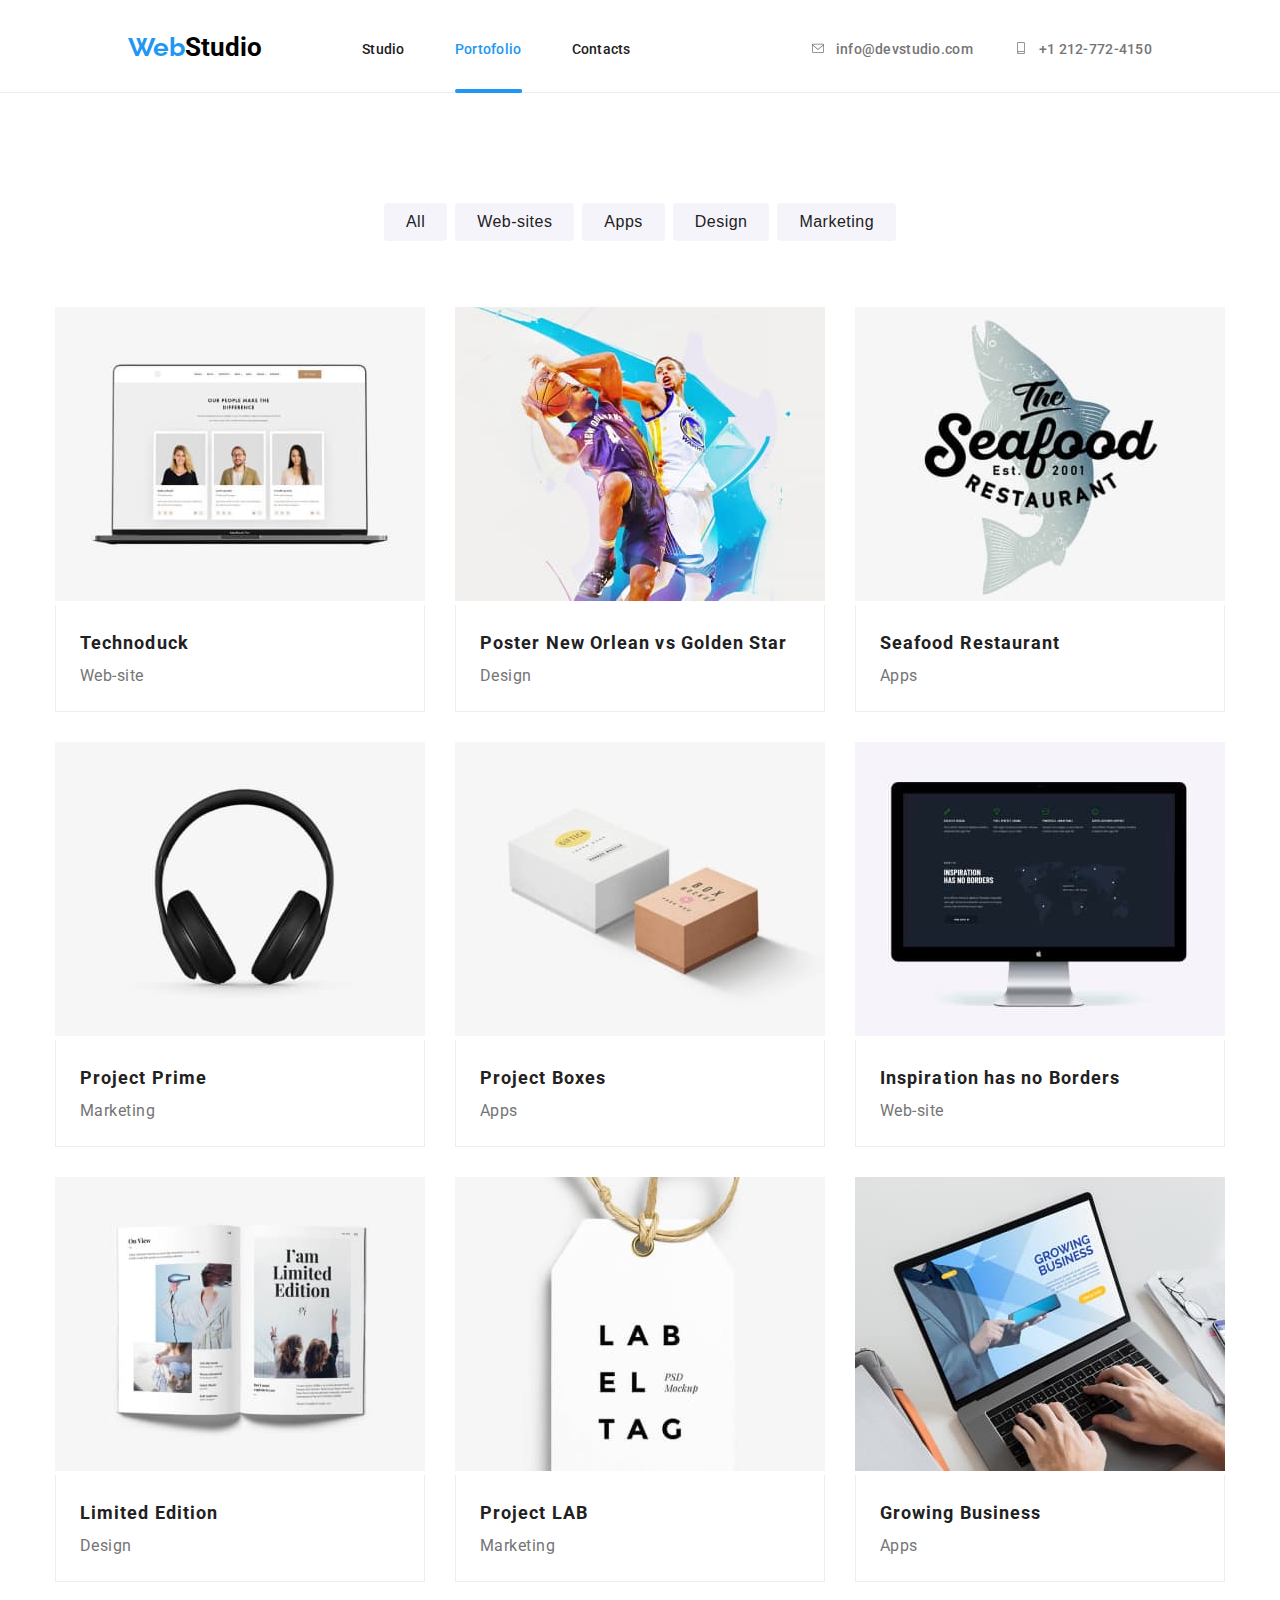
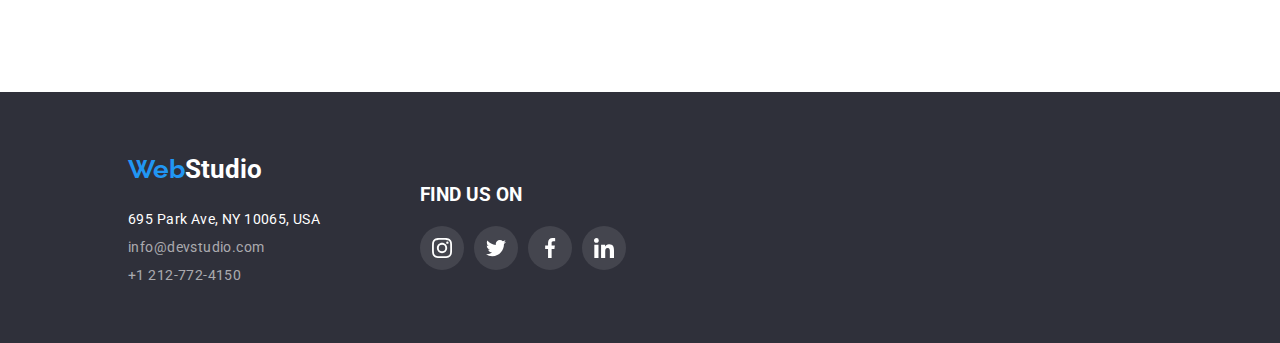
==== portofolio.html @ 31fad101 "cloned-hw-05" ====
<!DOCTYPE html>
<html lang="en">
  <head>
    <meta charset="UTF-8" />
    <meta name="viewport" content="width=device-width, initial-scale=1.0" />
    <title>Portofolio</title>
    <link rel="preconnect" href="https://fonts.googleapis.com" />
    <link rel="preconnect" href="https://fonts.gstatic.com" crossorigin />
    <link
      href="https://fonts.googleapis.com/css2?family=Raleway:wght@700&family=Roboto:wght@400;500;700;900&display=swap"
      rel="stylesheet"
    />
    <link rel="stylesheet" href="css/styles.css" />
  </head>
  <body class="container">
    <header>
      <div class="header-left-side">
        <a class="logo" href="index.html">
          <span class="logo-web">Web</span
          ><span class="logo-studio-black">Studio</span>
        </a>

        <nav>
          <ul class="navigation">
            <li><a href="index.html" class="nav-link">Studio</a></li>
            <li>
              <a href="portofolio.html" class="nav-link current">Portofolio</a>
            </li>
            <li><a href="contacts.html" class="nav-link">Contacts</a></li>
          </ul>
        </nav>
      </div>
      <div class="contacts">
        <div class="contact-details">
          <svg class="contact-icon">
            <use href="./images/symbol-defs.svg#icon-envelope"></use>
          </svg>
          <a href="mailto:info@devstudio.com" class="contact-detail"
            >info@devstudio.com</a
          >
        </div>
        <div class="contact-details">
          <svg class="contact-icon">
            <use href="./images/symbol-defs.svg#icon-smartphone"></use>
          </svg>
          <a href="tel:+1212-772-4150" class="contact-detail"
            >+1 212-772-4150</a
          >
        </div>
      </div>
    </header>

    <main>
      <ul class="filters">
        <li><button type="button" class="filter-button">All</button></li>
        <li><button type="button" class="filter-button">Web-sites</button></li>
        <li><button type="button" class="filter-button">Apps</button></li>
        <li><button type="button" class="filter-button">Design</button></li>
        <li><button type="button" class="filter-button">Marketing</button></li>
      </ul>
      <ul class="projects-cards">
        <li class="projects">
          <div class="project-image">
            <img
              src="images/technoduck.jpg"
              alt="technoduck project"
              width="370"
            />
            <div class="project-image-overlay">
              <p>
                Technoduck is a state-of-the-art coronavirus distribution
                platform. Companies use this platform for digital espionage and
                attacks on competitors' secure servers.
              </p>
            </div>
          </div>
          <div class="projects-description">
            <span class="project-title">Technoduck</span>
            <span class="project-category">Web-site</span>
          </div>
        </li>
        <li class="projects">
          <div class="project-image">
            <img src="images/poster.jpg" alt="poster project" width="370" />
            <div class="project-image-overlay">
              <p>
                Lorem ipsum dolor sit amet consectetur adipisicing elit.
                Consequatur laboriosam tenetur quam rem dolorum! Ad alias
                deleniti magni quo porro maxime ipsam vel. Quo, a numquam
                tenetur dignissimos ducimus nostrum.
              </p>
            </div>
          </div>
          <div class="projects-description">
            <span class="project-title">Poster New Orlean vs Golden Star</span>
            <span class="project-category">Design</span>
          </div>
        </li>
        <li class="projects">
          <div class="project-image">
            <img src="images/seafood.jpg" alt="seafood project" width="370" />
            <div class="project-image-overlay">
              <p>
                Lorem ipsum dolor sit amet consectetur adipisicing elit.
                Consequatur laboriosam tenetur quam rem dolorum! Ad alias
                deleniti magni quo porro maxime ipsam vel. Quo, a numquam
                tenetur dignissimos ducimus nostrum.
              </p>
            </div>
          </div>
          <div class="projects-description">
            <span class="project-title">Seafood Restaurant</span>
            <span class="project-category">Apps</span>
          </div>
        </li>
        <li class="projects">
          <div class="project-image">
            <img
              src="images/project-prime.jpg"
              alt="project prime project"
              width="370"
            />
            <div class="project-image-overlay">
              <p>
                Lorem ipsum dolor sit amet consectetur adipisicing elit.
                Consequatur laboriosam tenetur quam rem dolorum! Ad alias
                deleniti magni quo porro maxime ipsam vel. Quo, a numquam
                tenetur dignissimos ducimus nostrum.
              </p>
            </div>
          </div>
          <div class="projects-description">
            <span class="project-title">Project Prime</span>
            <span class="project-category">Marketing</span>
          </div>
        </li>
        <li class="projects">
          <div class="project-image">
            <img
              src="images/project-boxes.jpg"
              alt="project boxes project"
              width="370"
            />
            <div class="project-image-overlay">
              <p>
                Lorem ipsum dolor sit amet consectetur adipisicing elit.
                Consequatur laboriosam tenetur quam rem dolorum! Ad alias
                deleniti magni quo porro maxime ipsam vel. Quo, a numquam
                tenetur dignissimos ducimus nostrum.
              </p>
            </div>
          </div>
          <div class="projects-description">
            <span class="project-title">Project Boxes</span>
            <span class="project-category">Apps</span>
          </div>
        </li>
        <li class="projects">
          <div class="project-image">
            <img
              src="images/inspiration.jpg"
              alt="inspiration has no borders project"
              width="370"
            />
            <div class="project-image-overlay">
              <p>
                Lorem ipsum dolor sit amet consectetur adipisicing elit.
                Consequatur laboriosam tenetur quam rem dolorum! Ad alias
                deleniti magni quo porro maxime ipsam vel. Quo, a numquam
                tenetur dignissimos ducimus nostrum.
              </p>
            </div>
          </div>
          <div class="projects-description">
            <span class="project-title">Inspiration has no Borders</span>
            <span class="project-category">Web-site</span>
          </div>
        </li>
        <li class="projects">
          <div class="project-image">
            <img
              src="images/limited-edition.jpg"
              alt="limited edition project"
              width="370"
            />
            <div class="project-image-overlay">
              <p>
                Lorem ipsum dolor sit amet consectetur adipisicing elit.
                Consequatur laboriosam tenetur quam rem dolorum! Ad alias
                deleniti magni quo porro maxime ipsam vel. Quo, a numquam
                tenetur dignissimos ducimus nostrum.
              </p>
            </div>
          </div>
          <div class="projects-description">
            <span class="project-title">Limited Edition</span>
            <span class="project-category">Design</span>
          </div>
        </li>
        <li class="projects">
          <div class="project-image">
            <img src="images/project-lab.jpg" alt="project lab" width="370" />
            <div class="project-image-overlay">
              <p>
                Lorem ipsum dolor sit amet consectetur adipisicing elit.
                Consequatur laboriosam tenetur quam rem dolorum! Ad alias
                deleniti magni quo porro maxime ipsam vel. Quo, a numquam
                tenetur dignissimos ducimus nostrum.
              </p>
            </div>
          </div>
          <div class="projects-description">
            <span class="project-title">Project LAB</span>
            <span class="project-category">Marketing</span>
          </div>
        </li>
        <li class="projects">
          <div class="project-image">
            <img
              src="images/growing-business.jpg"
              alt="growing business project"
              width="370"
            />
            <div class="project-image-overlay">
              <p>
                Lorem ipsum dolor sit amet consectetur adipisicing elit.
                Consequatur laboriosam tenetur quam rem dolorum! Ad alias
                deleniti magni quo porro maxime ipsam vel. Quo, a numquam
                tenetur dignissimos ducimus nostrum.
              </p>
            </div>
          </div>
          <div class="projects-description">
            <span class="project-title">Growing Business</span>
            <span class="project-category">Apps</span>
          </div>
        </li>
      </ul>
    </main>

    <footer>
      <div class="footer-left-side">
        <a class="logo" href="index.html">
          <span class="logo-web">Web</span
          ><span class="logo-studio-white">Studio</span>
        </a>

        <adress class="address">
          <span class="phisical-address">695 Park Ave, NY 10065, USA</span>
          <a href="mailto:info@devstudio.com" class="footer-contact-details"
            >info@devstudio.com</a
          >
          <a href="tel:+1212-772-4150" class="footer-contact-details"
            >+1 212-772-4150</a
          >
        </adress>
      </div>

      <div class="find-us-on">
        <h3>Find us on</h3>
        <div class="footer-social-links">
          <div class="footer-social-link">
            <svg class="footer-social-svg">
              <use href="./images/symbol-defs.svg#icon-instagram-2"></use>
            </svg>
          </div>
          <div class="footer-social-link">
            <svg class="footer-social-svg">
              <use href="./images/symbol-defs.svg#icon-twitter-1"></use>
            </svg>
          </div>
          <div class="footer-social-link">
            <svg class="footer-social-svg">
              <use href="./images/symbol-defs.svg#icon-facebook-1"></use>
            </svg>
          </div>
          <div class="footer-social-link">
            <svg class="footer-social-svg">
              <use href="./images/symbol-defs.svg#icon-linkedin-1"></use>
            </svg>
          </div>
        </div>
      </div>
    </footer>
  </body>
</html>
---- css/styles.css ----
/*General styles*/
:root {
    --text-color: #212121;
    --link-color: #2196F3;
    --details-color: #757575;
    --background-color: #2F303A;
    --filter-backgroud: #F5F4FA;
    --icon-fill:#afb1b8;
    --text-font-family:'Roboto', sans-serif;
    --logo-font-family: 'Raleway', sans-serif;
}

body {
    font-family: var(--text-font-family);
    color: var(--text-color);
    margin: 0px;
}

.logo {
    text-decoration:none;
    position: relative;
    top: 2px;
}

.logo-web {
    font-family: var(--logo-font-family);
    font-size: 26px;
    font-weight: 700;
    line-height: 30.52px;
    color: var(--link-color);
}

.logo-studio-black {
    font-family: var(--logo-family);
    font-size: 26px;
    font-weight: 700;
    line-height: 30.52px;
    color: #000000;
}

.logo-studio-white {
    font-family: var(--logo-font-family-family);
    font-size: 26px;
    font-weight: 700;
    line-height: 30.52px;
    color: #FFFFFF;
}

ul {
    list-style: none;
    padding: 0px;
}

.intro,
.what-we-do,
.our-team,
.regular-customers {
    padding-top: 94px;
    padding-bottom: 94px;
}

/*Header Styles*/

header {
    display: flex;
    align-items: baseline;
    justify-content: space-between;
    border-bottom: 1px solid #ECECEC;
    padding-top: 30px;
    padding-bottom: 30px;
    padding-left: 10%;
    padding-right: 10%;
}

.header-left-side {
    display: flex;
    align-items: baseline;
}

header .logo {
    margin-right: 100px;
}

header nav ul {
    display: flex;
    align-items: baseline;
    justify-content: center;
    gap: 50px;
    margin: 0;
}

.nav-link {
    font-size: 14px;
    font-weight: 500;
    line-height: 16px;
    letter-spacing: 0.02em;
    text-align: left;
    color: var(--text-color);
    text-decoration: none;
}

.current {
    color: var(--link-color);
}

.current::after {
    content:'';
    background-image: url("../images/hover.svg");
    background-size: cover;
    height: 4px;
    display: block;
    position: relative;
    top: 31px;
}

.contact-detail {
    font-size: 14px;
    font-weight: 500;
    line-height: 16px;
    letter-spacing: 0.02em;
    text-align: left;
    text-decoration: none;
    color: var(--details-color);
    display: flex;
    padding-left: 10px;
}

.contact-icon {
    width: 16px;
    height: 12px;
    fill: var(--details-color);
    cursor: pointer;
}

.contact-details {
    display: flex;
    align-items: baseline;
    justify-content: center;
}

.contacts {
        display: flex;
        align-content: baseline;
        justify-content: center;
        gap: 40px;
        margin: 0;
}

.contact-details a {
    transition: color 250ms cubic-bezier(0.4, 0, 0.2, 1);
}

.contact-details svg {
    transition: fill 250ms cubic-bezier(0.4, 0, 0.2, 1);
}

.contact-details:hover a,
.contact-details:focus a,
.contact-details:active a {
    color: var(--link-color);
}

.contact-details:hover svg,
.contact-details:focus svg,
.contact-details:active svg {
    fill: var(--link-color);
    cursor: pointer;
}

/*Studio Styles*/

.intro {
    display: flex;
    align-items: center;
    justify-content: center;
    flex-direction: column;
    background: rgba(196, 196, 196, 1);
    background-image: linear-gradient(to bottom, rgba(47, 48, 58, 0.4), rgba(47, 48, 58, 0.4)), url(../images/background-image.png);
    background-size: cover;
    height: 600px;
}

.intro-title {
        font-size: 44px;
        font-weight: 900;
        line-height: 60px;
        letter-spacing: 0.06em;
        text-align: center;
        color: #FFFFFF;
        width: 696px;
        margin-top: 200px;
        margin-bottom: 0;
        padding-bottom: 30px;
}

.request-our-services {
        font-size: 16px;
        font-weight: 700;
        line-height: 30px;
        letter-spacing: 0.06em;
        text-align: center;
        background-color: var(--link-color);
        border:none;
        color: #FFFFFF;
        cursor: pointer;
        padding: 10px 20px;
        border-radius: 4px;
        margin-bottom: 200px;
        transition: background-color 250ms cubic-bezier(0.4, 0, 0.2, 1);
}

.request-our-services:hover,
.request-our-services:focus,
.request-our-services:active {
    background-color: #188CE8;
}

.backdrop {
    background-color: rgba(0, 0, 0, 0.1);
    position: fixed;
    top: 0;
    left: 0;
    width: 100vw;
    height: 100vh;
    opacity: 1;
    transition: opacity 250ms cubic-bezier(0.4, 0, 0.2, 1);
}

.modal-content {
    background-color: rgba(255, 255, 255, 1);
    width: 528px;
    height: 581px;
    position: absolute;
    top: 50%;
    left: 50%;
    transform: translate(-50%, -50%);
    border-radius: 4px;
}

.is-hidden {
    visibility: hidden;
    opacity: 0;
    pointer-events: none;
}

.close {
    float: right;
    width: 30px;
    height: 30px;
    border: 1px solid rgba(0, 0, 0, 0.1);
    border-radius: 50%;
    margin: 8px;
    background-image: url("../images/close.svg");
    background-size: 11px;
    background-repeat: no-repeat;
    background-position: center;
    background-color: white;
    cursor: pointer;
}

.what-we-do {
    display: flex;
    flex-direction: column;
    justify-content: center;
    align-items: center;
    gap: 94px;
    margin: 0;
}

.competitive-advantage {
    width: 270px;
}

.competitive-advantage-svg-container {
    width: 270px;
    height: 120px;
    border-radius: 4px;
    background-color: #F5F4FA;;
    display: flex;
    align-items: center;
    justify-content: center;
    margin: 0;
}

.competitive-advantage-svg {
    width: 70px;
    height: 70px;
    margin: 0;
}

.competitive-advantages {
    display: flex;
    align-items: center;
    gap: 30px;
}

.competitive-advantages-title {
        font-size: 14px;
        font-weight: 700;
        line-height: 16px;
        letter-spacing: 0.03em;
        text-align: left;
        padding-top:30px;
        padding-bottom: 10px;
        margin: 0px;
}

.competitive-advantages-description {
        font-size: 14px;
        font-weight: 400;
        line-height: 24px;
        letter-spacing: 0.03em;
        text-align: left;
        color: var(--details-color);
        margin: 0px;

}

.what-we-do div{
    display: flex;
    flex-direction: column;
    gap: 50px;
    align-items: center;
    justify-content: center;
}

.h2-title {
        font-size: 36px;
        font-weight: 700;
        line-height: 42px;
        letter-spacing: 0.03em;
        text-align: center;
        margin: 0;
}

.what-we-do-image {
    position: relative;
    width: 370px;
    height: 294px;
}

.what-we-do-images {
    display: flex;
    flex-direction: row;
    justify-content: center;
    align-items: center;
    gap: 30px;
    margin: 0;
}

.what-we-do-caption {
    text-transform: uppercase;
    display: flex;
    align-items: center;
    justify-content: center;
    font-size: 14px;
    font-weight: 700;
    line-height: 16px;
    letter-spacing: 0.03em;
    color: white;
    background-color: rgba(47, 48, 58, 0.8);
    width: 370px; 
    height: 70px;
    margin: 0;
    position: absolute;
    z-index: 2;
    bottom: 0%;
}

.our-team {
    background-color: #F5F4FA;
    display: flex;
    flex-direction: column;
    align-items: center;
    justify-content: center;
    gap: 50px;
}

.team-members {
    display: flex;
    justify-content: center;
    align-items: center;
    gap: 30px;
    padding: 0;
}

.team-member {
    background-color: #FFFFFF;
    border-radius: 0px 0px 4px 4px;
    box-shadow: 0px 2px 1px 0px #00000033, 0px 1px 1px 0px #00000024, 0px 1px 3px 0px #0000001F;
}

.team-member-name {
        font-size: 16px;
        font-weight: 500;
        line-height: 19px;
        letter-spacing: 0.03em;
        text-align: center;
        margin-top: 30px;
        margin-bottom: 10px;
}

.team-member-role {
        font-size: 16px;
        font-weight: 400;
        line-height: 19px;
        letter-spacing: 0.03em;
        text-align: center;
        color: var(--details-color);
        margin: 0;
}

.team-member-social-links {
    display: flex;
    align-items: center;
    justify-content: center;
    margin-bottom: 30px;
    margin-top: 16px;
    gap: 10px;
}

.team-member-social-link {
    display: flex;
    align-items: center;
    justify-content: center;
    width: 44px;
    height: 44px;
    border-radius: 50%;
    transition: background-color 250ms cubic-bezier(0.4, 0, 0.2, 1);
}

.team-member-social-link svg {
    transition: fill 250ms cubic-bezier(0.4, 0, 0.2, 1);
}

.team-member-social-svg {
    fill: #afb1b8;
    width: 20px; 
    height: 20px;
}

.team-member-social-link:hover,
.team-member-social-link:focus,
.team-member-social-link:active {
    background-color:#2196F3;
    cursor: pointer;
}

.team-member-social-link:hover svg,
.team-member-social-link:focus svg,
.team-member-social-link:active svg {
    fill: white;
    cursor: pointer;
}

.regular-customers {
    display: flex;
    flex-direction: column;
    justify-content: center;
    align-items: center;
}

.regular-customers-logos-container {
    display: flex;
    justify-content: center;
    align-items: center;
    gap: 30px;
    margin-top: 50px;
}

.regular-customers-logo-container {
    display: flex;
    align-items: center;
    justify-items: center;
    width: 170px;
    height: 92px;
    border-radius: 4px;
    border: 1px solid #AFB1B8;
    cursor: pointer;
    transition: border-color 250ms cubic-bezier(0.4, 0, 0.2, 1);
}

.regular-customers-logo-container svg {
    fill: #afb1b8;
    padding: 0 32px;
    height: 92px;
    transition: fill 250ms cubic-bezier(0.4, 0, 0.2, 1);
}

.regular-customers-logo-container:hover svg,
.regular-customers-logo-container:focus svg,
.regular-customers-logo-container:active svg {
    fill: #2196F3;
}

.regular-customers-logo-container:hover,
.regular-customers-logo-container:focus,
.regular-customers-logo-container:active {
    border-color: #2196F3;
}

footer {
    background-color: var(--background-color);
    color: #FFFFFF;
    padding-top: 60px;
    padding-bottom: 60px;
    display: flex;
    align-items: center;
    gap: 100px;
    padding-left: 10%;
}

.footer-left-side {
    display: flex;
    flex-direction: column;
}

.address {
    display: flex;
    flex-direction: column;
    justify-content: center;
    align-items:flex-start;
    gap: 12px;
    margin-top: 28px;
}

.phisical-address {
        font-size: 14px;
        font-weight: 400;
        line-height: 16px;
        letter-spacing: 0.03em;
        text-align: left;
}

.footer-contact-details {
        font-size: 14px;
        font-weight: 400;
        line-height: 16px;
        letter-spacing: 0.03em;
        text-align: left;
        color: rgba(255, 255, 255, 0.6);
        text-decoration: none;
        transition: color 250ms cubic-bezier(0.4, 0, 0.2, 1);
}

.footer-contact-details:hover,
.footer-contact-details:focus,
.footer-contact-details:active {
    color: var(--link-color);
}

.footer-social-links {
    display: flex;
    justify-content: center;
    align-items: center;
    gap: 10px;
}

.footer-social-link {
    display: flex;
    align-items: center;
    justify-content: center;
    width: 44px;
    height: 44px;
    border-radius: 50%;
    background-color: rgba(255, 255, 255, 0.1);;
    transition: background-color 250ms cubic-bezier(0.4, 0, 0.2, 1);
}

.footer-social-link svg {
    transition: fill 250ms cubic-bezier(0.4, 0, 0.2, 1);
}

.footer-social-svg {
    fill: white;
    width: 20px;
    height: 20px;
}

.footer-social-link:hover,
.footer-social-link:focus,
.footer-social-link:active {
    background-color: #2196F3;
    cursor: pointer;
}

.footer-social-link:hover svg,
.footer-social-link:focus svg,
.footer-social-link:active svg {
    fill: white;
    cursor: pointer;
}

.find-us-on h3{
    margin: 20px 0;
    text-transform: uppercase ;
}

/*Portofolio Styles*/

.filters {
    display: flex;
    gap: 8px;
    align-items: center;
    justify-content: center;
    padding-top: 94px;
    padding-bottom: 50px;
}

.filter-button {
    font-size: 16px;
    font-weight: 500;
    line-height: 26px;
    letter-spacing: 0.03em;
    text-align: center;
    background-color: var(--filter-backgroud);
    color:#212121;
    border:none;
    cursor: pointer;
    border-radius: 4px;
    padding: 6px 22px;
    transition: color 250ms cubic-bezier(0.4, 0, 0.2, 1), background-color 250ms cubic-bezier(0.4, 0, 0.2, 1), box-shadow 250ms cubic-bezier(0.4, 0, 0.2, 1);
}

.filter-button:hover,
.filter-button:focus,
.filter-button:active {
    color: #FFFFFF;
    background-color: var(--link-color);
    box-shadow: 0px 2px 2px 0px rgba(0, 0, 0, 0.12), 0px 1px 2px 0px rgba(0, 0, 0, 0.08), 0px 3px 1px 0px rgba(0, 0, 0, 0.1);
}

.projects-cards {
    display: flex;
    flex-wrap:wrap;
    gap: 30px;
    justify-content: center;
    align-items: center;
    padding-bottom: 94px;
}
.projects {
    width: 370px;
    display: flex;
    flex-direction: column;
    transition: box-shadow 250ms cubic-bezier(0.4, 0, 0.2, 1);
}

.projects:hover,
.projects:focus,
.projecs:active {
    box-shadow: 1px 4px 6px 0px rgba(0, 0, 0, 0.16), 0px 4px 4px 0px rgba(0, 0, 0, 0.06), 0px 1px 1px 0px rgba(0, 0, 0, 0.12);
    cursor: pointer;
}

.project-image {
    position: relative;
    overflow: hidden;
}

.project-image-overlay {
    position: absolute;
    top: 0;
    left: 0;
    width: 100%;
    height: 100%;
    background: rgba(33, 150, 243, 0.9);
    color: white;
    font-size: 18px;
    font-weight: 400;
    line-height: 28px;
    letter-spacing: 0.03em;
    text-align: left;
    transform: translatey(100%);
    transition: transform 250ms cubic-bezier(0.4, 0, 0.2, 1);
}

.projects:hover .project-image-overlay,
.projects:focus .project-image-overalay,
.projects:active .project-image-overalay {
    transform: translatey(0);
}

.project-image-overlay p {
    margin: 63px 24px;
}

.projects-description {
    display: flex;
    flex-direction: column;
    border: 1px solid #EEEEEE;
    border-top: none;
    padding: 20px 24px;
}

.project-title {
        font-size: 18px;
        font-weight: 700;
        line-height: 36px;
        letter-spacing: 0.06em;
        text-align: left;
}

.project-category {
        font-size: 16px;
        font-weight: 400;
        line-height: 30px;
        letter-spacing: 0.03em;
        text-align: left;
        color: var(--details-color);
}
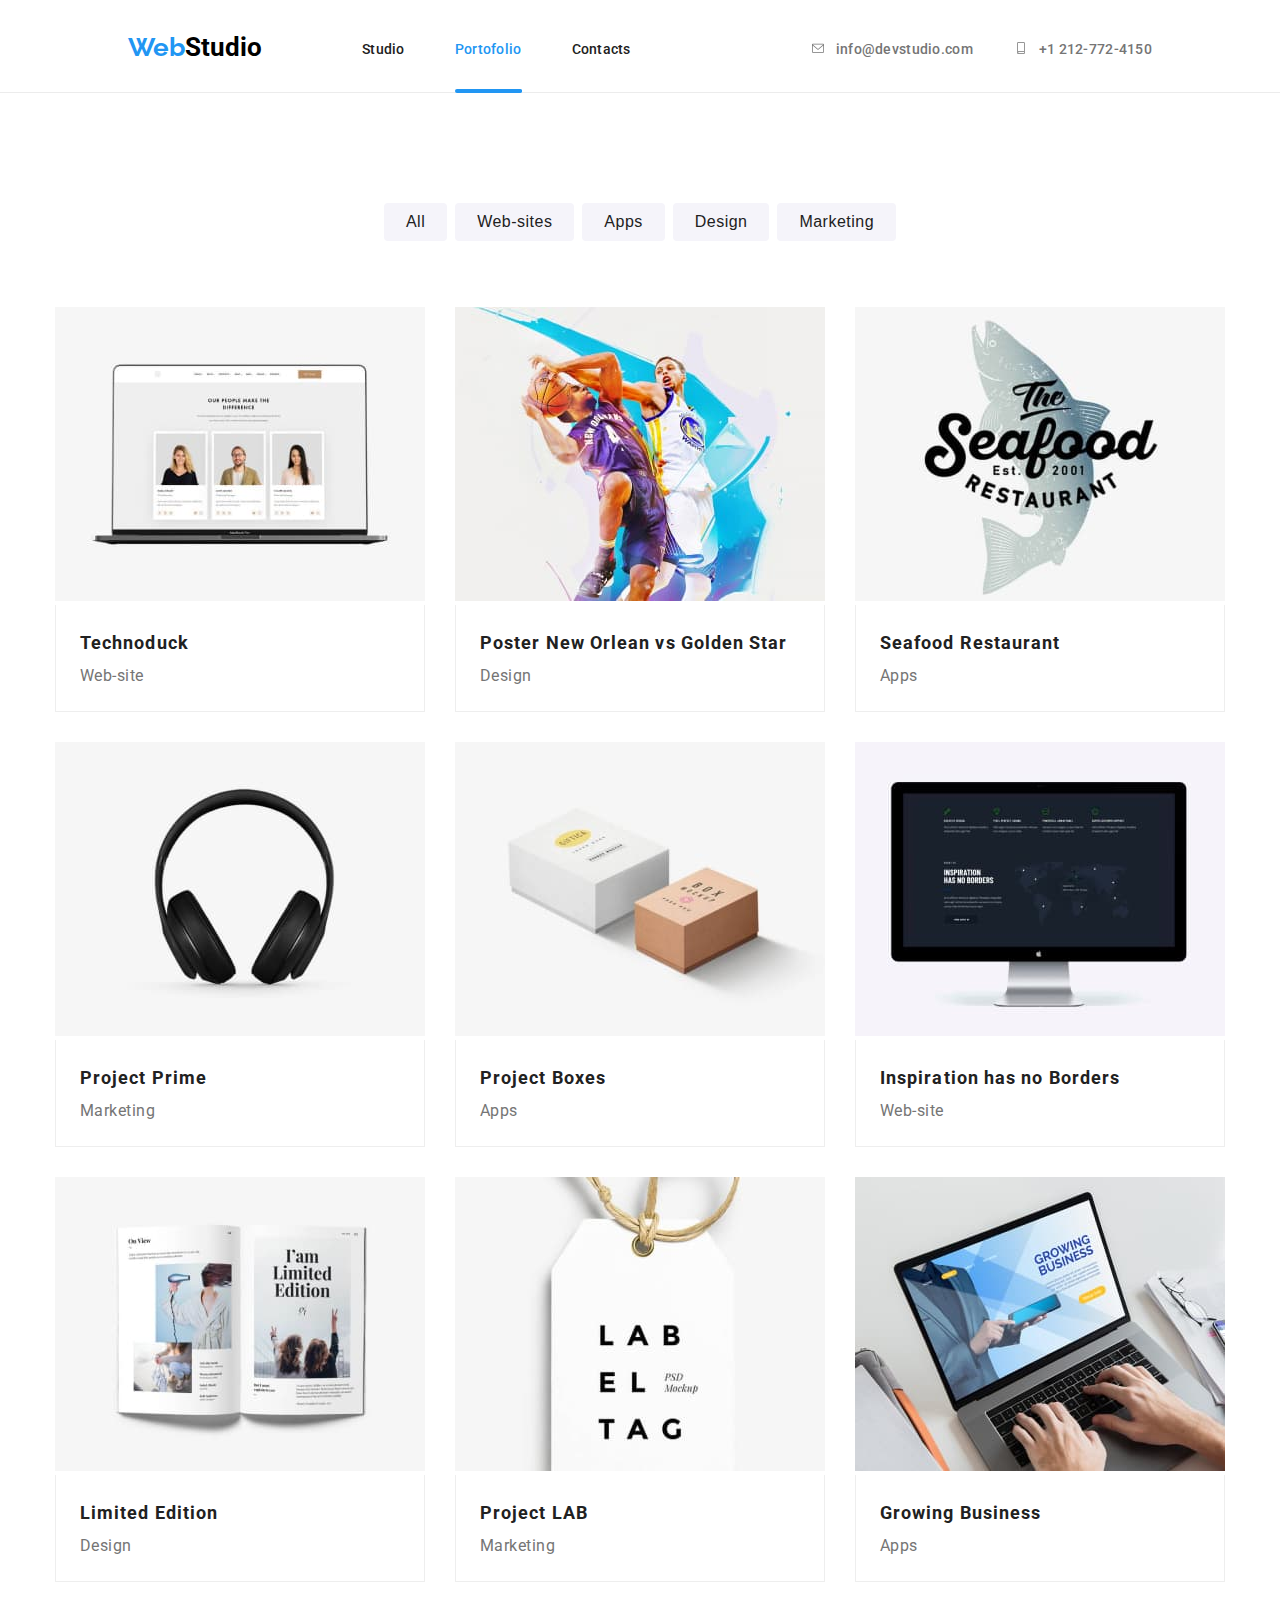
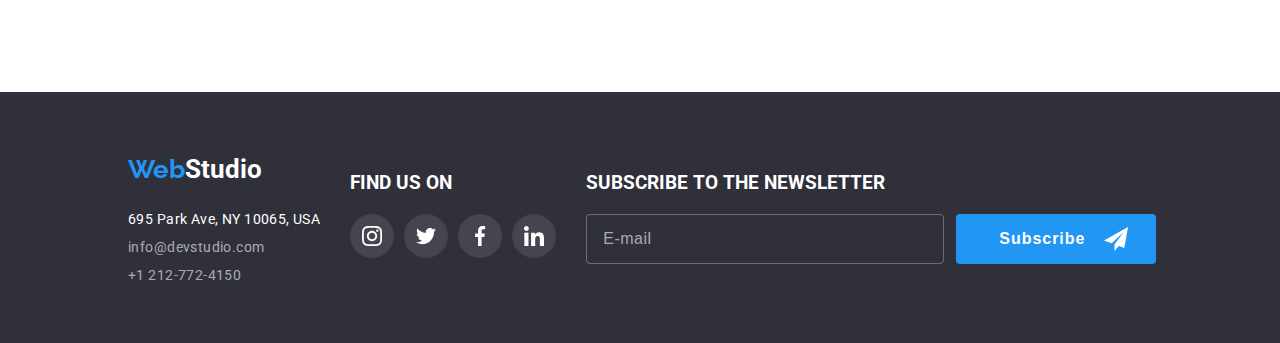
==== commit ccadea85: "hw-06" ====
--- a/portofolio.html
+++ b/portofolio.html
@@ -281,6 +281,26 @@
           </div>
         </div>
       </div>
+
+      <div class="subscribe-container">
+        <h3>Subscribe to the newsletter</h3>
+        <form name="subscribe-form" autocomplete="off" class="subscribe-form">
+          <label class="subscribe-mail-label">
+            <input
+              type="e-mail"
+              name="e-mail"
+              placeholder="E-mail"
+              class="subscribe-mail-input"
+            />
+          </label>
+          <button type="submit" class="subscribe-button">
+            Subscribe
+            <svg class="send-icon">
+              <use href="./images/symbol-defs.svg#icon-send" />
+            </svg>
+          </button>
+        </form>
+      </div>
     </footer>
   </body>
 </html>
--- a/css/styles.css
+++ b/css/styles.css
@@ -70,6 +70,8 @@
     padding-bottom: 30px;
     padding-left: 10%;
     padding-right: 10%;
+    max-height: 93.398px;
+    gap: 100px;
 }
 
 .header-left-side {
@@ -144,6 +146,7 @@
         justify-content: center;
         gap: 40px;
         margin: 0;
+        text-wrap: nowrap;
 }
 
 .contact-details a {
@@ -215,6 +218,418 @@
     background-color: #188CE8;
 }
 
+.what-we-do {
+    display: flex;
+    flex-direction: column;
+    justify-content: center;
+    align-items: center;
+    gap: 94px;
+    margin: 0;
+}
+
+.competitive-advantage {
+    width: 270px;
+}
+
+.competitive-advantage-svg-container {
+    width: 270px;
+    height: 120px;
+    border-radius: 4px;
+    background-color: #F5F4FA;;
+    display: flex;
+    align-items: center;
+    justify-content: center;
+    margin: 0;
+}
+
+.competitive-advantage-svg {
+    width: 70px;
+    height: 70px;
+    margin: 0;
+}
+
+.competitive-advantages {
+    display: flex;
+    align-items: center;
+    gap: 30px;
+}
+
+.competitive-advantages-title {
+        font-size: 14px;
+        font-weight: 700;
+        line-height: 16px;
+        letter-spacing: 0.03em;
+        text-align: left;
+        padding-top:30px;
+        padding-bottom: 10px;
+        margin: 0px;
+}
+
+.competitive-advantages-description {
+        font-size: 14px;
+        font-weight: 400;
+        line-height: 24px;
+        letter-spacing: 0.03em;
+        text-align: left;
+        color: var(--details-color);
+        margin: 0px;
+
+}
+
+.what-we-do div{
+    display: flex;
+    flex-direction: column;
+    gap: 50px;
+    align-items: center;
+    justify-content: center;
+}
+
+.h2-title {
+        font-size: 36px;
+        font-weight: 700;
+        line-height: 42px;
+        letter-spacing: 0.03em;
+        text-align: center;
+        margin: 0;
+}
+
+.what-we-do-image {
+    position: relative;
+    width: 370px;
+    height: 294px;
+}
+
+.what-we-do-images {
+    display: flex;
+    flex-direction: row;
+    justify-content: center;
+    align-items: center;
+    gap: 30px;
+    margin: 0;
+}
+
+.what-we-do-caption {
+    text-transform: uppercase;
+    display: flex;
+    align-items: center;
+    justify-content: center;
+    font-size: 14px;
+    font-weight: 700;
+    line-height: 16px;
+    letter-spacing: 0.03em;
+    color: white;
+    background-color: rgba(47, 48, 58, 0.8);
+    width: 370px; 
+    height: 70px;
+    margin: 0;
+    position: absolute;
+    z-index: 2;
+    bottom: 0%;
+}
+
+.our-team {
+    background-color: #F5F4FA;
+    display: flex;
+    flex-direction: column;
+    align-items: center;
+    justify-content: center;
+    gap: 50px;
+}
+
+.team-members {
+    display: flex;
+    justify-content: center;
+    align-items: center;
+    gap: 30px;
+    padding: 0;
+}
+
+.team-member {
+    background-color: #FFFFFF;
+    border-radius: 0px 0px 4px 4px;
+    box-shadow: 0px 2px 1px 0px #00000033, 0px 1px 1px 0px #00000024, 0px 1px 3px 0px #0000001F;
+}
+
+.team-member-name {
+        font-size: 16px;
+        font-weight: 500;
+        line-height: 19px;
+        letter-spacing: 0.03em;
+        text-align: center;
+        margin-top: 30px;
+        margin-bottom: 10px;
+}
+
+.team-member-role {
+        font-size: 16px;
+        font-weight: 400;
+        line-height: 19px;
+        letter-spacing: 0.03em;
+        text-align: center;
+        color: var(--details-color);
+        margin: 0;
+}
+
+.team-member-social-links {
+    display: flex;
+    align-items: center;
+    justify-content: center;
+    margin-bottom: 30px;
+    margin-top: 16px;
+    gap: 10px;
+}
+
+.team-member-social-link {
+    display: flex;
+    align-items: center;
+    justify-content: center;
+    width: 44px;
+    height: 44px;
+    border-radius: 50%;
+    transition: background-color 250ms cubic-bezier(0.4, 0, 0.2, 1);
+}
+
+.team-member-social-link svg {
+    transition: fill 250ms cubic-bezier(0.4, 0, 0.2, 1);
+}
+
+.team-member-social-svg {
+    fill: #afb1b8;
+    width: 20px; 
+    height: 20px;
+}
+
+.team-member-social-link:hover,
+.team-member-social-link:focus,
+.team-member-social-link:active {
+    background-color:#2196F3;
+    cursor: pointer;
+}
+
+.team-member-social-link:hover svg,
+.team-member-social-link:focus svg,
+.team-member-social-link:active svg {
+    fill: white;
+    cursor: pointer;
+}
+
+.regular-customers {
+    display: flex;
+    flex-direction: column;
+    justify-content: center;
+    align-items: center;
+}
+
+.regular-customers-logos-container {
+    display: flex;
+    justify-content: center;
+    align-items: center;
+    gap: 30px;
+    margin-top: 50px;
+}
+
+.regular-customers-logo-container {
+    display: flex;
+    align-items: center;
+    justify-items: center;
+    width: 170px;
+    height: 92px;
+    border-radius: 4px;
+    border: 1px solid #AFB1B8;
+    cursor: pointer;
+    transition: border-color 250ms cubic-bezier(0.4, 0, 0.2, 1);
+}
+
+.regular-customers-logo-container svg {
+    fill: #afb1b8;
+    padding: 0 32px;
+    height: 92px;
+    transition: fill 250ms cubic-bezier(0.4, 0, 0.2, 1);
+}
+
+.regular-customers-logo-container:hover svg,
+.regular-customers-logo-container:focus svg,
+.regular-customers-logo-container:active svg {
+    fill: #2196F3;
+}
+
+.regular-customers-logo-container:hover,
+.regular-customers-logo-container:focus,
+.regular-customers-logo-container:active {
+    border-color: #2196F3;
+}
+
+footer {
+    background-color: var(--background-color);
+    color: #FFFFFF;
+    padding-top: 60px;
+    padding-bottom: 60px;
+    display: flex;
+    align-items: start;
+    justify-content: space-between;
+    padding-left: 10%;
+    padding-right: 10%;
+    gap: 30px;
+}
+
+.footer-left-side {
+    display: flex;
+    flex-direction: column;
+    text-wrap: nowrap;
+}
+
+.address {
+    display: flex;
+    flex-direction: column;
+    justify-content: center;
+    align-items:flex-start;
+    gap: 12px;
+    margin-top: 28px;
+}
+
+.phisical-address {
+        font-size: 14px;
+        font-weight: 400;
+        line-height: 16px;
+        letter-spacing: 0.03em;
+        text-align: left;
+}
+
+.footer-contact-details {
+        font-size: 14px;
+        font-weight: 400;
+        line-height: 16px;
+        letter-spacing: 0.03em;
+        text-align: left;
+        color: rgba(255, 255, 255, 0.6);
+        text-decoration: none;
+        transition: color 250ms cubic-bezier(0.4, 0, 0.2, 1);
+}
+
+.footer-contact-details:hover,
+.footer-contact-details:focus,
+.footer-contact-details:active {
+    color: var(--link-color);
+}
+
+.footer-social-links {
+    display: flex;
+    justify-content: center;
+    align-items: center;
+    gap: 10px;
+}
+
+.footer-social-link {
+    display: flex;
+    align-items: center;
+    justify-content: center;
+    width: 44px;
+    height: 44px;
+    border-radius: 50%;
+    background-color: rgba(255, 255, 255, 0.1);;
+    transition: background-color 250ms cubic-bezier(0.4, 0, 0.2, 1);
+}
+
+.footer-social-link svg {
+    transition: fill 250ms cubic-bezier(0.4, 0, 0.2, 1);
+}
+
+.footer-social-svg {
+    fill: white;
+    width: 20px;
+    height: 20px;
+}
+
+.footer-social-link:hover,
+.footer-social-link:focus,
+.footer-social-link:active {
+    background-color: #2196F3;
+    cursor: pointer;
+}
+
+.footer-social-link:hover svg,
+.footer-social-link:focus svg,
+.footer-social-link:active svg {
+    fill: white;
+    cursor: pointer;
+}
+
+.find-us-on h3,
+.subscribe-container h3{
+    margin: 20px 0;
+    text-transform: uppercase ;
+}
+
+.subscribe-form {
+    display: flex;
+    justify-content: space-around;
+    align-items: center;
+    gap: 12px;
+}
+
+.subscribe-mail-input {
+    background: none;
+    min-width: 358px;
+    height: 50px;
+    border: 1px solid #FFFFFF4D;
+    border-radius: 4px;
+    font-size: 16px;
+    font-weight: 400;
+    line-height: 20px;
+    letter-spacing: 0.03em;
+    color: white;
+    padding-left: 16px;
+    transition: border-color 250ms cubic-bezier(0.4, 0, 0.2, 1);
+    box-sizing: border-box;
+}
+
+.subscribe-mail-input::placeholder {
+    color: #FFFFFF99;
+    font-size: 16px;
+}
+
+.subscribe-mail-input:hover,
+.subscribe-mail-input:focus,
+.subscribe-mail-input:active {
+    outline: none;
+    border-color: var(--link-color);
+}
+
+.subscribe-button {
+    width: 200px;
+    height: 50px;
+    border-radius: 4px;
+    background: #2196F3;
+    border-style: none;
+        font-size: 16px;
+        font-weight: 700;
+        line-height: 30px;
+        letter-spacing: 0.06em;
+        color: white;
+        padding-left: 43px;
+        padding-top: 10px;
+        padding-bottom: 10px;
+        text-align: left;
+        position: relative;
+        cursor: pointer;
+                transition: background-color 250ms cubic-bezier(0.4, 0, 0.2, 1);
+                }
+
+.subscribe-button:hover,
+.subscribe-button:focus,
+.subscribe-button:active {
+background-color: #188CE8;
+                }
+
+.subscribe-button svg {
+    width: 24px;
+    height: 24px;
+    position: absolute;
+    top: 13px;
+    right: 28px;
+}
+/*Modal Window Form Styles*/
+
 .backdrop {
     background-color: rgba(0, 0, 0, 0.1);
     position: fixed;
@@ -224,17 +639,52 @@
     height: 100vh;
     opacity: 1;
     transition: opacity 250ms cubic-bezier(0.4, 0, 0.2, 1);
+    z-index: 3;
 }
 
 .modal-content {
     background-color: rgba(255, 255, 255, 1);
+    box-shadow: 0px 2px 1px 0px rgba(0, 0, 0, 0.2), 0px 1px 1px 0px rgba(0, 0, 0, 0.14), 0px 1px 3px 0px rgba(0, 0, 0, 0.12);
     width: 528px;
-    height: 581px;
     position: absolute;
     top: 50%;
     left: 50%;
     transform: translate(-50%, -50%);
     border-radius: 4px;
+    padding: 40px;
+    display: flex;
+    flex-direction: column;
+}
+
+.is-hidden {
+    visibility: hidden;
+    opacity: 0;
+    pointer-events: none;
+}
+
+.close {
+    position: absolute;
+    top:0;
+    right:0;
+    width: 30px;
+    height: 30px;
+    border: 1px solid rgba(0, 0, 0, 0.1);
+    border-radius: 50%;
+    margin: 8px;
+    background-color: white;
+    cursor: pointer;
+    background: none;
+}
+
+.close-buttton {
+    height: 11px;
+    width: 11px;
+}
+
+.close:hover,
+.close:focus,
+.close:active {
+    fill: var(--link-color)
 }
 
 .is-hidden {
@@ -258,344 +708,185 @@
     cursor: pointer;
 }
 
-.what-we-do {
+.contact-form {
     display: flex;
     flex-direction: column;
-    justify-content: center;
-    align-items: center;
-    gap: 94px;
-    margin: 0;
-}
-
-.competitive-advantage {
-    width: 270px;
-}
-
-.competitive-advantage-svg-container {
-    width: 270px;
-    height: 120px;
+    gap: 10px;
+}
+
+.form-title {
+        font-size: 20px;
+        font-weight: 700;
+        line-height: 23px;
+        letter-spacing: 0.03em;
+        text-align: center;
+        margin: 0px;
+        padding-bottom: 2px;
+}
+
+.form-label label {
+        display: flex;
+        flex-direction: column;
+        gap: 4px;
+        font-size: 12px;
+        font-weight: 400;
+        line-height: 14px;
+        letter-spacing: 0.01em;
+        text-align: left;
+        color: rgba(117, 117, 117, 1);
+}
+
+.input {
+    border-style: none;
+    width: 100%;
+    padding: 0px;
+    color: var(--details-color);
+}
+
+.input:hover,
+.input:focus,
+.input:active {
+    outline: none;
+}
+
+.form-input {
+    display: flex;
+    flex-direction: row;
+    align-items: center;
+    height: 40px;
     border-radius: 4px;
-    background-color: #F5F4FA;;
-    display: flex;
-    align-items: center;
-    justify-content: center;
-    margin: 0;
-}
-
-.competitive-advantage-svg {
-    width: 70px;
-    height: 70px;
-    margin: 0;
-}
-
-.competitive-advantages {
-    display: flex;
-    align-items: center;
-    gap: 30px;
-}
-
-.competitive-advantages-title {
+    border: 1px solid rgba(33, 33, 33, 0.2);
+    font-size: 14px;
+    transition: border 250ms cubic-bezier(0.4, 0, 0.2, 1);
+}
+
+.form-input svg {
+    width: 18px;
+    height: 18px;
+    margin: 12px;
+    fill: rgba(33, 33, 33, 1);
+    transition: fill 250ms cubic-bezier(0.4, 0, 0.2, 1);
+}
+
+.form-input:focus-within,
+.form-input:active,
+.comments:focus-within,
+.comments:active {
+    border: 1px solid #2196F3;
+    cursor: pointer;
+}
+
+.form-input:focus-within svg,
+.form-input:active svg {
+    fill: #2196F3;
+}
+
+.comments {
+        border-radius: 4px;
+        border: 1px solid rgba(33, 33, 33, 0.2);
+        padding: 12px 16px;
+        transition: border 250ms cubic-bezier(0.4, 0, 0.2, 1);
+}
+
+.comments-input {
+    width: 100%;
+    border-style: none;
         font-size: 14px;
-        font-weight: 700;
+        font-weight: 400;
         line-height: 16px;
-        letter-spacing: 0.03em;
+        letter-spacing: 0.01em;
         text-align: left;
-        padding-top:30px;
-        padding-bottom: 10px;
-        margin: 0px;
-}
-
-.competitive-advantages-description {
+        padding: 0px;
+        resize:none;
+        color: var(--details-color);
+}
+
+.comments-input::placeholder{
+    color: rgba(117, 117, 117, 0.5);
+}
+
+.comments-input:hover,
+.comments-input:focus,
+.comments-input:active {
+    outline: none;
+}
+
+.terms-and-conditions-validation {
+    padding-top: 10px;
+    padding-bottom: 20px;
         font-size: 14px;
         font-weight: 400;
         line-height: 24px;
         letter-spacing: 0.03em;
-        text-align: left;
-        color: var(--details-color);
-        margin: 0px;
-
-}
-
-.what-we-do div{
-    display: flex;
-    flex-direction: column;
-    gap: 50px;
-    align-items: center;
-    justify-content: center;
-}
-
-.h2-title {
-        font-size: 36px;
+        display: flex;
+        flex-direction: row;
+        align-items: center;
+        justify-content: center;
+}
+
+.terms-and-conditions-acceptance {
+    display: flex;
+        flex-direction: row;
+        align-items: center;
+        justify-content: center;
+        gap: 7px;
+        position: relative;
+}
+
+.checkbox {
+    position: absolute;
+        clip: rect(0 0 0 0);
+        width: 1px;
+        height: 1px;
+        margin: -1px;
+}
+
+.new-checkbox {
+        width: 16px;
+        height: 15px;
+        border: 2px solid var(--text-color);
+        border-radius: 2px;
+        cursor: pointer;
+}
+
+.checkbox:checked + .new-checkbox {
+    background-color: #4A90E2;
+    background-image: url(../images/icon\ check.svg);
+    border: 0px;
+}
+
+.terms-and-conditions-declaration {
+    color:var(--details-color);
+}
+
+.terms-and-conditions {
+    color: var(--link-color);
+}
+
+.send-button {
+    cursor: pointer;
+    width: 200px;
+    height: 50px;
+    border-radius: 4px;
+    border-style: none;
+    align-self: center;
+    margin: 0;
+    background-color: var(--link-color);
+        font-size: 16px;
         font-weight: 700;
-        line-height: 42px;
-        letter-spacing: 0.03em;
+        line-height: 30px;
+        letter-spacing: 0.06em;
         text-align: center;
-        margin: 0;
-}
-
-.what-we-do-image {
-    position: relative;
-    width: 370px;
-    height: 294px;
-}
-
-.what-we-do-images {
-    display: flex;
-    flex-direction: row;
-    justify-content: center;
-    align-items: center;
-    gap: 30px;
-    margin: 0;
-}
-
-.what-we-do-caption {
-    text-transform: uppercase;
-    display: flex;
-    align-items: center;
-    justify-content: center;
-    font-size: 14px;
-    font-weight: 700;
-    line-height: 16px;
-    letter-spacing: 0.03em;
-    color: white;
-    background-color: rgba(47, 48, 58, 0.8);
-    width: 370px; 
-    height: 70px;
-    margin: 0;
-    position: absolute;
-    z-index: 2;
-    bottom: 0%;
-}
-
-.our-team {
-    background-color: #F5F4FA;
-    display: flex;
-    flex-direction: column;
-    align-items: center;
-    justify-content: center;
-    gap: 50px;
-}
-
-.team-members {
-    display: flex;
-    justify-content: center;
-    align-items: center;
-    gap: 30px;
-    padding: 0;
-}
-
-.team-member {
-    background-color: #FFFFFF;
-    border-radius: 0px 0px 4px 4px;
-    box-shadow: 0px 2px 1px 0px #00000033, 0px 1px 1px 0px #00000024, 0px 1px 3px 0px #0000001F;
-}
-
-.team-member-name {
-        font-size: 16px;
-        font-weight: 500;
-        line-height: 19px;
-        letter-spacing: 0.03em;
-        text-align: center;
-        margin-top: 30px;
-        margin-bottom: 10px;
-}
-
-.team-member-role {
-        font-size: 16px;
-        font-weight: 400;
-        line-height: 19px;
-        letter-spacing: 0.03em;
-        text-align: center;
-        color: var(--details-color);
-        margin: 0;
-}
-
-.team-member-social-links {
-    display: flex;
-    align-items: center;
-    justify-content: center;
-    margin-bottom: 30px;
-    margin-top: 16px;
-    gap: 10px;
-}
-
-.team-member-social-link {
-    display: flex;
-    align-items: center;
-    justify-content: center;
-    width: 44px;
-    height: 44px;
-    border-radius: 50%;
-    transition: background-color 250ms cubic-bezier(0.4, 0, 0.2, 1);
-}
-
-.team-member-social-link svg {
-    transition: fill 250ms cubic-bezier(0.4, 0, 0.2, 1);
-}
-
-.team-member-social-svg {
-    fill: #afb1b8;
-    width: 20px; 
-    height: 20px;
-}
-
-.team-member-social-link:hover,
-.team-member-social-link:focus,
-.team-member-social-link:active {
-    background-color:#2196F3;
-    cursor: pointer;
-}
-
-.team-member-social-link:hover svg,
-.team-member-social-link:focus svg,
-.team-member-social-link:active svg {
-    fill: white;
-    cursor: pointer;
-}
-
-.regular-customers {
-    display: flex;
-    flex-direction: column;
-    justify-content: center;
-    align-items: center;
-}
-
-.regular-customers-logos-container {
-    display: flex;
-    justify-content: center;
-    align-items: center;
-    gap: 30px;
-    margin-top: 50px;
-}
-
-.regular-customers-logo-container {
-    display: flex;
-    align-items: center;
-    justify-items: center;
-    width: 170px;
-    height: 92px;
-    border-radius: 4px;
-    border: 1px solid #AFB1B8;
-    cursor: pointer;
-    transition: border-color 250ms cubic-bezier(0.4, 0, 0.2, 1);
-}
-
-.regular-customers-logo-container svg {
-    fill: #afb1b8;
-    padding: 0 32px;
-    height: 92px;
-    transition: fill 250ms cubic-bezier(0.4, 0, 0.2, 1);
-}
-
-.regular-customers-logo-container:hover svg,
-.regular-customers-logo-container:focus svg,
-.regular-customers-logo-container:active svg {
-    fill: #2196F3;
-}
-
-.regular-customers-logo-container:hover,
-.regular-customers-logo-container:focus,
-.regular-customers-logo-container:active {
-    border-color: #2196F3;
-}
-
-footer {
-    background-color: var(--background-color);
-    color: #FFFFFF;
-    padding-top: 60px;
-    padding-bottom: 60px;
-    display: flex;
-    align-items: center;
-    gap: 100px;
-    padding-left: 10%;
-}
-
-.footer-left-side {
-    display: flex;
-    flex-direction: column;
-}
-
-.address {
-    display: flex;
-    flex-direction: column;
-    justify-content: center;
-    align-items:flex-start;
-    gap: 12px;
-    margin-top: 28px;
-}
-
-.phisical-address {
-        font-size: 14px;
-        font-weight: 400;
-        line-height: 16px;
-        letter-spacing: 0.03em;
-        text-align: left;
-}
-
-.footer-contact-details {
-        font-size: 14px;
-        font-weight: 400;
-        line-height: 16px;
-        letter-spacing: 0.03em;
-        text-align: left;
-        color: rgba(255, 255, 255, 0.6);
-        text-decoration: none;
-        transition: color 250ms cubic-bezier(0.4, 0, 0.2, 1);
-}
-
-.footer-contact-details:hover,
-.footer-contact-details:focus,
-.footer-contact-details:active {
-    color: var(--link-color);
-}
-
-.footer-social-links {
-    display: flex;
-    justify-content: center;
-    align-items: center;
-    gap: 10px;
-}
-
-.footer-social-link {
-    display: flex;
-    align-items: center;
-    justify-content: center;
-    width: 44px;
-    height: 44px;
-    border-radius: 50%;
-    background-color: rgba(255, 255, 255, 0.1);;
-    transition: background-color 250ms cubic-bezier(0.4, 0, 0.2, 1);
-}
-
-.footer-social-link svg {
-    transition: fill 250ms cubic-bezier(0.4, 0, 0.2, 1);
-}
-
-.footer-social-svg {
-    fill: white;
-    width: 20px;
-    height: 20px;
-}
-
-.footer-social-link:hover,
-.footer-social-link:focus,
-.footer-social-link:active {
-    background-color: #2196F3;
-    cursor: pointer;
-}
-
-.footer-social-link:hover svg,
-.footer-social-link:focus svg,
-.footer-social-link:active svg {
-    fill: white;
-    cursor: pointer;
-}
-
-.find-us-on h3{
-    margin: 20px 0;
-    text-transform: uppercase ;
-}
-
+        color: white;
+        box-shadow: 0px 4px 4px 0px #00000026;
+        transition: background-color 250ms cubic-bezier(0.4, 0, 0.2, 1);
+}
+
+.send-button:hover,
+.send-button:focus,
+.send-button:active {
+    background-color: #188CE8;
+}
 /*Portofolio Styles*/
 
 .filters {
